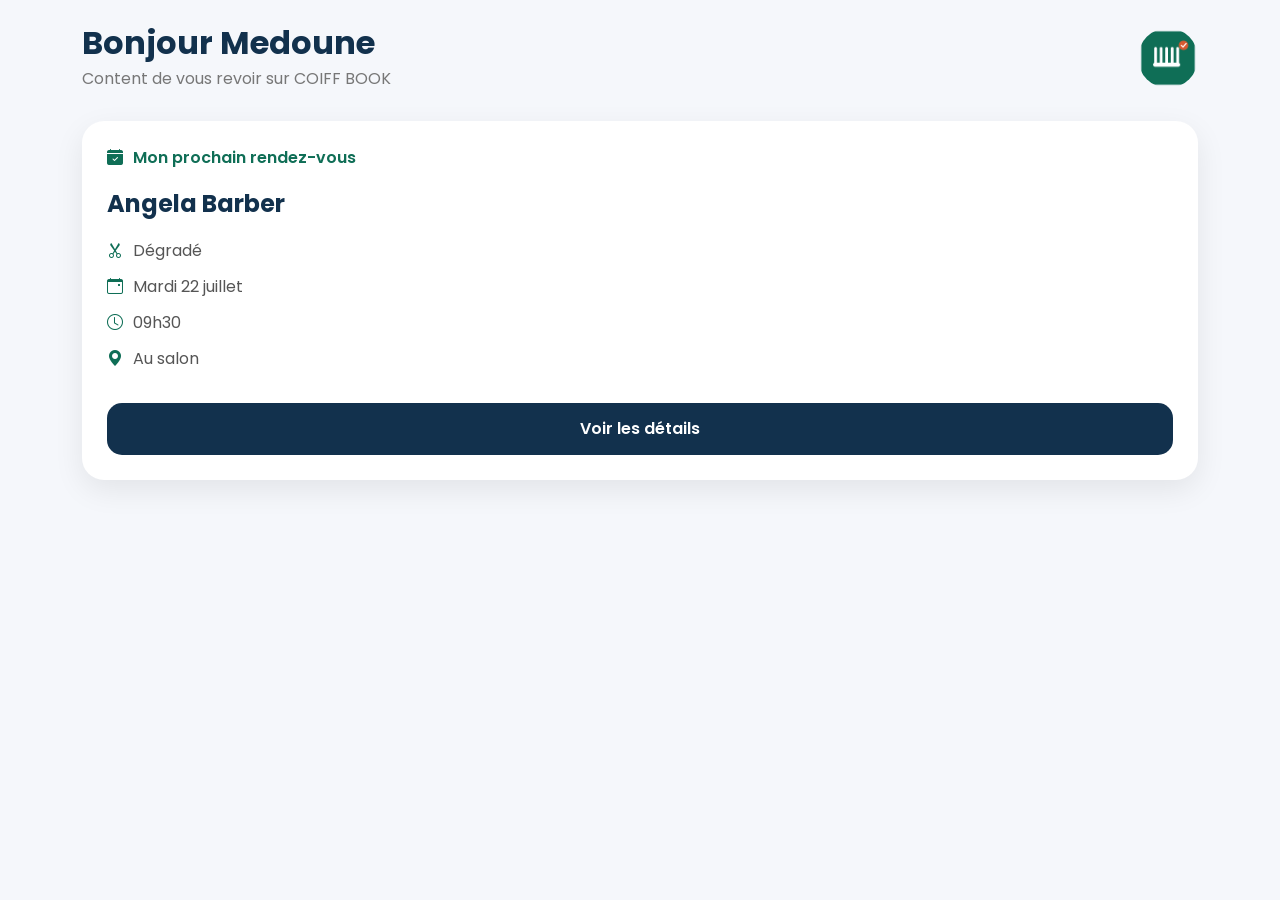
==== dashboard.html @ abb132d9 "refaire le style de l'interface utilisateur" ====
<!doctype html>
<html lang="fr">
  <head>
    <meta charset="UTF-8" />

    <meta name="viewport" content="width=device-width, initial-scale=1.0" />

    <title>Dashboard Client</title>

    <link rel="icon" href="images/logo3.png" />

    <link
      href="https://cdn.jsdelivr.net/npm/bootstrap@5.3.3/dist/css/bootstrap.min.css"
      rel="stylesheet"
    />

    <link
      rel="stylesheet"
      href="https://cdn.jsdelivr.net/npm/bootstrap-icons@1.11.3/font/bootstrap-icons.min.css"
    />

    <link
      href="https://fonts.googleapis.com/css2?family=Poppins:wght@300;400;500;600;700&display=swap"
      rel="stylesheet"
    />

    <link rel="stylesheet" href="css/style.css" />
  </head>

  <body class="dashboard-body">
    <div class="container py-4">
      <!-- Bienvenue -->

      <div class="dashboard-header">
        <div>
          <h2>Bonjour Medoune</h2>

          <p>Content de vous revoir sur COIFF BOOK</p>
        </div>

        <img src="images/logo3.png" alt="Logo" />
      </div>

      <!-- Prochain rendez-vous -->

      <div class="dashboard-card">
        <div class="dashboard-card-header">
          <i class="bi bi-calendar-check-fill"></i>

          <span>Mon prochain rendez-vous</span>
        </div>

        <h4>Angela Barber</h4>

        <p>
          <i class="bi bi-scissors"></i>

          Dégradé
        </p>

        <p>
          <i class="bi bi-calendar-event"></i>

          Mardi 22 juillet
        </p>

        <p>
          <i class="bi bi-clock"></i>

          09h30
        </p>

        <p>
          <i class="bi bi-geo-alt-fill"></i>

          Au salon
        </p>

        <button class="btn-dashboard">Voir les détails</button>
      </div>
    </div>

    <script src="js/dashboard.js"></script>
  </body>
</html>
---- css/style.css ----
:root {
  --bs-primary: #0F6E56;
  --bs-primary-rgb: 15, 110, 86;
}


.btn-primary {
  background-color: #0F6E56;
  border-color: #0F6E56;
}


.btn-primary:hover {
  background-color: #0c5a47;
  border-color: #0c5a47;
}


.btn-primary:focus,
.btn-primary:active {
  background-color: #0c5a47;
  border-color: #0c5a47;
}


body {
  font-family: "Poppins", sans-serif;
}

/* Images des réalisations */
#realisations {
  display: flex;
  gap: 8px;
  flex-wrap: nowrap;
  justify-content: center;
  margin: 1rem 0;
}


/* Les 2 enfants directs (img + .photo-plus) se partagent l'espace à parts égales,
   ce qui les garde toujours côte à côte, même sur petit écran */
#realisations > img,
#realisations > .photo-plus {
  flex: 1 1 0;
  max-width: 150px;
  min-width: 0;
}


#realisations img {
  display: block;
  width: 100%;
  aspect-ratio: 1 / 1;
  height: auto;
  border: 1px solid var(--bs-border-color, #ddd);
  border-radius: 8px;
  object-fit: cover;
}


/* Style des cartes */
.card {
  border: none;
  border-radius: 15px;
  box-shadow: 0 5px 15px rgba(0, 0, 0, 0.08);
  transition: transform 0.3s ease, box-shadow 0.3s ease;
}


.card:hover {
  transform: translateY(-5px);
  box-shadow: 0 10px 25px rgba(0, 0, 0, 0.12);
}


/* Couleur des titres */
h1,
h2,
h3,
h4,
h5,
h6 {
  color: #12314D;
  font-weight: 600;
}

@media (max-width: 767px) {
  .card-title {
    font-size: 1.1rem;
    word-wrap: break-word;
  }

  .card.h-100 {
    padding: 0.75rem !important;
  }

  .card img.rounded-circle {
    width: 90px !important;
    height: 90px !important;
  }

  .card-text {
    font-size: 0.85rem;
  }
}
/* Conteneur de la deuxième photo avec le +X */
.photo-plus {
  position: relative;
  cursor: pointer; /* curseur pointeur pour montrer que c'est cliquable */
}


/* Le +X placé au-dessus de l'image */
.photo-plus span {
  position: absolute;
  top: 0;
  left: 0;

  width: 100%;
  height: 100%;

  display: flex;
  justify-content: center;
  align-items: center;

  background-color: rgba(0, 0, 0, 0.5);

  color: white;
  font-size: 30px;
  font-weight: 600;

  border-radius: 10px;
  cursor: pointer;
}


/* Images de la modale (galerie complète) : dimensions fixées à l'avance
   pour éviter que la page "saute"/clignote pendant le chargement des images */
#galerie-complete img {
  width: 150px;
  height: 150px;
  object-fit: cover;
  border-radius: 8px;
}


   /* Bloc Horaires */

.bloc-infos {
  margin-top: 20px;
  background: #fff;
  border-radius: 15px;
  box-shadow: 0 4px 12px rgba(0, 0, 0, 0.08);
  overflow: hidden;
}

.entete-bloc {
  display: flex;
  justify-content: space-between;
  align-items: center;
  padding: 18px 20px;
  cursor: pointer;
  transition: 0.3s ease;
}

.entete-bloc:hover {
  background-color: rgba(15, 110, 86, 0.08);
}

.entete-bloc span {
  font-size: 18px;
  font-weight: 600;
  color: #12314D;
}

.entete-bloc i {
  font-size: 20px;
  color: #0F6E56;
  transition: 0.3s;
}

.entete-bloc span i {
    margin-right: 10px;
    color: #0F6E56;
}

#planning {
    
  padding: 20px;
  border-top: 1px solid #ececec;
}


/* ===========================================
   CARTES COIFFEURS - UI REDESIGN
=========================================== */

.carte-coiffeur {
    border-radius: 20px;
    overflow: hidden;
    background: #fff;
    transition: .35s;
    box-shadow: 0 8px 25px rgba(0,0,0,.08);
    height: 100%;
}

.carte-coiffeur:hover{
    transform: translateY(-8px);
    box-shadow: 0 18px 40px rgba(0,0,0,.15);
}

.photo-coiffeur{
    width:100%;
    height:240px;
    object-fit:cover;
}

.carte-coiffeur .card-body{
    padding:22px;
}

.note{
    color:#f5b301;
    font-weight:600;
}

.note i{
    margin-right:4px;
}

.disponible{
    color:#0F6E56;
    font-size:.9rem;
    font-weight:600;
}

.disponible i{
    font-size:8px;
    margin-right:5px;
}

.nom-coiffeur{
    color:#12314D;
    font-size:1.45rem;
    font-weight:700;
    margin-top:10px;
    margin-bottom:5px;
}

.specialite{
    color:#666;
    font-size:1rem;
    margin-bottom:18px;
}

.info{
    color:#555;
    margin-bottom:8px;
}

.info i{
    color:#0F6E56;
    margin-right:8px;
}

.prix{
    background:#F5F8FA;
    border-radius:12px;
    padding:12px;
    margin:22px 0;
    text-align:center;
    color:#666;
}

.prix strong{
    display:block;
    color:#12314D;
    font-size:1.2rem;
    margin-top:4px;
}

.btn-profil{
    background:#0F6E56;
    color:white;
    border-radius:12px;
    padding:12px;
    font-weight:600;
    transition:.3s;
}

.btn-profil:hover{
    background:#0c5a47;
    color:white;
}

.btn-profil i{
    margin-left:8px;
}


        /* NAVBAR */


.navbar-coiffbook{
    background:#ffffff;
    position:sticky;
    top:0;
    z-index:1000;
    box-shadow:0 2px 15px rgba(0,0,0,.08);
}

.navbar-coiffbook .container{
    display:flex;
    justify-content:space-between;
    align-items:center;
    padding:18px 0;
}

.logo-zone{
    display:flex;
    align-items:center;
    gap:12px;
}

.logo-zone img{
    width:55px;
}

.logo-zone h2{
    margin:0;
    color:#12314D;
    font-size:28px;
    font-weight:700;
}

.menu{
    display:flex;
    gap:35px;
}

.menu a{
    text-decoration:none;
    color:#12314D;
    font-weight:500;
    transition:.3s;
}

.menu a:hover{
    color:#0F6E56;
}

.menu .active{
    color:#0F6E56;
}


            /* HERO */


.hero{

    background:linear-gradient(
        180deg,
        #F8FCFB 0%,
        #EDF8F5 100%
    );

    padding:90px 0;

    text-align:center;

}

.badge-hero{

    display:inline-block;

    background:#E5F5F1;

    color:#0F6E56;

    padding:10px 20px;

    border-radius:50px;

    font-weight:600;

    margin-bottom:25px;

}

.hero h1{

    color:#12314D;

    font-size:52px;

    font-weight:700;

    margin-bottom:20px;

}

.hero p{

    color:#6c757d;

    font-size:19px;

    width:700px;

    max-width:90%;

    margin:auto;

    margin-bottom:45px;

}


      /* BARRE DE RECHERCHE */


.recherche-container{

    margin:auto;

    margin-top:45px;

    max-width:850px;

    display:flex;

    gap:18px;

}

.input-recherche{

    flex:1;

    display:flex;

    align-items:center;

    background:#fff;

    border-radius:60px;

    padding:0 22px;

    box-shadow:0 10px 25px rgba(0,0,0,.08);

    transition:.3s;

}

.input-recherche:focus-within{

    transform:translateY(-2px);

    box-shadow:0 15px 35px rgba(15,110,86,.18);

}

.input-recherche i{

    color:#0F6E56;

    font-size:22px;

    margin-right:15px;

}

.input-recherche input{

    width:100%;

    height:65px;

    border:none;

    outline:none;

    font-size:17px;

    background:transparent;

}

.btn-recherche{

    border:none;

    background:#0F6E56;

    color:white;

    border-radius:60px;

    padding:0 38px;

    font-size:17px;

    font-weight:600;

    transition:.3s;

    box-shadow:0 10px 25px rgba(15,110,86,.25);

}

.btn-recherche:hover{

    background:#12314D;

    transform:translateY(-2px);

}

/* pour le champ de recherche sur mobile et sur pc */

@media (max-width:768px){

    .recherche-container{

        flex-direction:column;

    }

    .input-recherche{

        width:100%;

    }

    .btn-recherche{

        width:100%;

        height:58px;

    }

}

/*pour reduire le texte ecrit en dur sur la page d'accueil trouver votre coiffeur  */
@media (max-width:768px){

    .hero{

        padding:55px 20px;

    }

    .hero h1{

        font-size:34px;

        line-height:1.2;

    }

    .hero p{

        font-size:16px;

        width:100%;

        margin-top:18px;

    }

    .recherche-container{

        flex-direction:column;

        gap:15px;

    }

    .btn-recherche{

        width:100%;

        height:58px;

    }

}

/* ===========================
        MENU MOBILE
=========================== */

.btn-menu-mobile{

    border:none;

    background:transparent;

    color:#12314D;

    font-size:34px;

    padding:0;
    margin-left:10px;

}

.btn-menu-mobile:focus{

    box-shadow:none;

}

.offcanvas{

    width:280px !important;

    border-top-right-radius:25px;

    border-bottom-right-radius:25px;

}

.offcanvas-header{

    background:#12314D;

    color:white;

    padding:22px;

}

.offcanvas-title{

    display:flex;

    align-items:center;

    gap:12px;

    font-size:22px;

    font-weight:700;

}

.offcanvas-title img{

    width:42px;

}

.offcanvas-body{

    padding:0;

    background:#F8FCFB;

}

.lien-menu{

    display:flex;

    align-items:center;

    gap:18px;

    text-decoration:none;

    color:#12314D;

    font-size:18px;

    font-weight:500;

    padding:20px 25px;

    transition:.3s;

}

.lien-menu i{

    color:#0F6E56;

    font-size:22px;

}

.lien-menu:hover{

    background:#E5F5F1;

    color:#0F6E56;

}

@media(min-width:992px){

    .btn-menu-mobile{

        display:none;
        

    }

}

/* la taille du logo de l'appli su rla page d'accuel */
.logo-zone img{

    width:46px;
    height:46px;
     object-fit:contain;

}
     
.navbar-coiffbook{

    min-height:70px;

}

/* le bouton de notification */
.actions-navbar{

    margin-right:10px;

}

.btn-menu-mobile,
.btn-notification{

    width:44px;
    height:44px;

    border:none;

    border-radius:12px;

    background:#F5F7FA;

    display:flex;

    align-items:center;

    justify-content:center;

    color:#12314D;

    transition:.3s;

}

.btn-menu-mobile:hover,
.btn-notification:hover{

    background:#E6F4F0;

}

/*======================================================
            CARTES PREMIUM COIFF BOOK
======================================================*/

.carte-coiffeur{

    border:none;

    border-radius:22px;

    overflow:hidden;

    background:white;

    box-shadow:0 10px 30px rgba(0,0,0,.08);

    transition:.35s;

}

.carte-coiffeur:hover{

    transform:translateY(-8px);

    box-shadow:0 18px 40px rgba(0,0,0,.12);

}

/*================ PHOTO =================*/

.photo-container{

    position:relative;

}

.photo-coiffeur{

    width:100%;

    height:230px;

    object-fit:cover;

}

/*================ FAVORI =================*/

.btn-favori{

    position:absolute;

    top:15px;

    right:15px;

    width:42px;

    height:42px;

    border:none;

    border-radius:50%;

    background:white;

    color:#12314D;

    box-shadow:0 5px 18px rgba(0,0,0,.15);

    transition:.3s;

}

.btn-favori:hover{

    background:#0F6E56;

    color:white;

}

/*================ BADGES =================*/

.ligne-badges{

    display:flex;

    justify-content:space-between;

    align-items:center;

    margin-bottom:15px;

}

.badge-note{

    background:#FFF3D6;

    color:#B7791F;

    padding:7px 14px;

    border-radius:30px;

    font-weight:600;

}

.badge-dispo{

    background:#E7F8F2;

    color:#0F6E56;

    padding:7px 14px;

    border-radius:30px;

    font-weight:600;

}

/*================ TITRES =================*/

.nom-coiffeur{

    font-size:24px;

    font-weight:700;

    color:#12314D;

    margin-bottom:6px;

}

.specialite{

    color:#0F6E56;

    font-weight:600;

    margin-bottom:15px;

}

.info{

    color:#6B7280;

    margin-bottom:10px;

}

.info i{

    color:#0F6E56;

    margin-right:8px;

}

/*================ PRIX =================*/

.bloc-prix{

    margin-top:20px;

    margin-bottom:22px;

}

.bloc-prix small{

    color:#888;

}

.bloc-prix h3{

    color:#0F6E56;

    font-size:28px;

    font-weight:700;

}

/*================ BOUTON =================*/

.btn-profil{

    width:100%;

    border-radius:15px;

    background:#12314D;

    color:white;

    padding:14px;

    font-weight:600;

    transition:.3s;

}

.btn-profil:hover{

    background:#0F6E56;

    color:white;

}


            /* SIDEBAR PREMIUM COIFF BOOK */


.profil-sidebar{

    text-align:center;

    padding:35px 20px;

    background:linear-gradient(135deg,#12314D,#0F6E56);

    color:white;

}

.profil-sidebar img{

    width:70px;

    height:70px;

    object-fit:contain;

    margin-bottom:15px;

}

.profil-sidebar h4{

    font-weight:700;

    margin-bottom:6px;

}

.profil-sidebar p{

    opacity:.9;

    font-size:14px;

}

.menu-sidebar{

    padding:20px 15px;

}

.item-menu{

    display:flex;

    align-items:center;

    gap:16px;

    text-decoration:none;

    color:#12314D;

    padding:16px 18px;

    border-radius:15px;

    margin-bottom:10px;

    font-weight:600;

    transition:.25s;

}

.item-menu i{

    font-size:20px;

    color:#0F6E56;

}

.item-menu:hover{

    background:#E8F5F1;

}

.item-menu.actif{

    background:#12314D;

    color:white;

}

.item-menu.actif i{

    color:white;

}

.sidebar-footer{

    text-align:center;

    color:#999;

    padding:25px;

    font-size:13px;

}

/*======================================================
                BANNIÈRE DU PROFIL
======================================================*/

.banniere-profil{

    height:220px;

    border-radius:25px;

    overflow:hidden;

    margin-bottom:70px;

}

.image-banniere{

    width:100%;

    height:100%;

    object-fit:cover;

}

/*======================*/

.entete-profil{

    margin-top:-90px;

    position:relative;

    z-index:5;

}

/*======================*/

#identite img{

    width:140px;

    height:140px;

    object-fit:cover;

    border-radius:50%;

    border:6px solid white;

    box-shadow:0 10px 30px rgba(0,0,0,.15);

}

/*======================*/

.actions-profil{

    margin-top:30px;

}

.btn-reserver{

    display:block;

    width:100%;

    padding:16px;

    border-radius:18px;

    text-decoration:none;

    background:#0F6E56;

    color:white;

    text-align:center;

    font-weight:600;

}

.btn-reserver:hover{

    color:white;

    background:#0B5C48;

}

/*======================*/

.actions-secondaires{

    display:flex;

    gap:15px;

    margin-top:15px;

}

.btn-secondaire{

    flex:1;

    border:none;

    border-radius:16px;

    padding:14px;

    background:#F3F8F7;

    color:#12314D;

    font-weight:600;

}

.btn-secondaire i{

    color:#0F6E56;

    margin-right:8px;

}

/*=============================================
            IDENTITÉ PREMIUM
=============================================*/

.identite-premium{

    text-align:center;

    margin-top:15px;

}

.identite-premium .nom-coiffeur{

    color:#12314D;

    font-size:32px;

    font-weight:700;

    margin-bottom:10px;

}

.note-premium{

    display:inline-flex;

    align-items:center;

    gap:8px;

    padding:8px 18px;

    border-radius:30px;

    background:#FFF3D6;

    color:#C98A00;

    font-weight:700;

    margin-bottom:18px;

}

.info-premium{

    display:flex;

    justify-content:center;

    gap:30px;

    flex-wrap:wrap;

}

.info-domicile {
  display: flex;
  justify-content: center;
  gap: 30px;
  flex-wrap: wrap;
  margin: 20px 0;
}

.info-domicile span {
  color: #666;
  font-weight: 600;
}

.info-domicile i {
  color: #0F6E56;
  margin-right: 8px;
}

.info-premium span{

    color:#666;

    font-weight:600;

}

.info-premium i{

    color:#0F6E56;

    margin-right:8px;

}

/*======================================================
                PRESTATIONS PREMIUM
======================================================*/

.titre-section{

    color:#12314D;

    font-size:28px;

    font-weight:700;

    margin-top:45px;

    margin-bottom:25px;

}

.titre-section i{

    color:#0F6E56;

    margin-right:10px;

}

/*==============================*/

.carte-prestation{

    display:flex;

    align-items:center;

    justify-content:space-between;

    gap:20px;

    background:white;

    border-radius:20px;

    padding:20px;

    margin-bottom:18px;

    box-shadow:0 10px 25px rgba(0,0,0,.08);

}

/*==============================*/

.icone-prestation{

    width:65px;

    height:65px;

    border-radius:18px;

    background:#E8F5F1;

    display:flex;

    justify-content:center;

    align-items:center;

    font-size:28px;

    color:#0F6E56;

}

/*==============================*/

.contenu-prestation{

    flex:1;

}

.contenu-prestation h5{

    color:#12314D;

    font-weight:700;

    margin-bottom:6px;

}

.contenu-prestation span{

    color:#888;

    font-size:14px;

}

.contenu-prestation h4{

    color:#0F6E56;

    margin-top:6px;

    font-weight:700;

}

/*==============================*/

.btn-reserver-prestation{

    text-decoration: none;
    display: inline-block;
    white-space: nowrap;
    flex-shrink: 0;
    border:none;

    background:#12314D;

    color:white;

    border-radius:14px;

    padding:12px 20px;

    font-weight:600;

    transition:.3s;

}

.btn-reserver-prestation:hover{

    background:#0F6E56;

}

/*==========================================
            Planning Premium
==========================================*/

.planning-premium{

    display:flex;

    flex-direction:column;

    gap:14px;

    margin-top:20px;

}

.jour-card{

    display:flex;

    justify-content:space-between;

    align-items:center;

    background:white;

    border-radius:18px;

    padding:18px;

    box-shadow:0 8px 18px rgba(0,0,0,.08);

}

.jour-card strong{

    color:#12314D;

    text-transform:capitalize;

}

.jour-card span{

    color:#0F6E56;

    font-weight:600;

}

.jour-card.ferme{

    opacity:.65;

}

.jour-card.ferme span{

    color:#dc3545;

}

/*==========================================
        Réservation Premium
==========================================*/

.choix-lieu{

    display:flex;

    gap:18px;

    margin-bottom:30px;

}

.carte-lieu{

    flex:1;

    background:white;

    border-radius:18px;

    padding:20px;

    text-align:center;

    cursor:pointer;

    box-shadow:0 8px 20px rgba(0,0,0,.08);

    transition:.3s;

}

.carte-lieu:hover{

    transform:translateY(-4px);

}

.carte-lieu input{

    display:none;

}

.carte-lieu i{

    font-size:28px;

    color:#0F6E56;

    display:block;

    margin-bottom:10px;

}

.carte-lieu span{

    font-weight:600;

    color:#12314D;

}

.champ-rdv{

    border-radius:15px;

    height:55px;

}

.btn-confirmer-rdv{

    width:100%;

    border:none;

    border-radius:16px;

    background:#12314D;

    color:white;

    padding:16px;

    font-size:18px;

    font-weight:600;

    transition:.3s;

}

.btn-confirmer-rdv:hover{

    background:#0F6E56;

}

/*==========================================
        Confirmation réservation
==========================================*/

.carte-confirmation{

    background:#fff;

    border-radius:22px;

    padding:25px;

    margin-top:30px;

    box-shadow:0 10px 30px rgba(0,0,0,.08);

}

.confirmation-header{

    text-align:center;

    margin-bottom:25px;

}

.confirmation-header i{

    font-size:55px;

    color:#0F6E56;

}

.confirmation-header h3{

    margin-top:10px;

    color:#12314D;

    font-weight:700;

}

.confirmation-header p{

    color:#666;

}

.ligne-confirmation{

    display:flex;

    justify-content:space-between;

    align-items:center;

    padding:14px 0;

    border-bottom:1px solid #ececec;

}

.ligne-confirmation span{

    color:#666;

}

.ligne-confirmation strong{

    color:#12314D;

}

.total{

    border-bottom:none;

    margin-top:15px;

    font-size:20px;

}

.total strong{

    color:#0F6E56;

}

/* Style pour les avis */
.entete-avis {
  display: flex;
  justify-content: center;
  gap: 20px;
  margin-bottom: 20px;
  font-weight: 600;
  color: #12314D;
}

.carte-avis {
  border: 1px solid #ececec;
  border-radius: 10px;
  padding: 15px;
  margin-bottom: 12px;
}

.etoiles-avis {
  color: #f5a623;
  margin-bottom: 8px;
}

.commentaire-avis {
  color: #444;
  margin-bottom: 6px;
}

.auteur-avis {
  color: #888;
  font-size: 0.9rem;
  font-style: italic;
  margin: 0;
}

/* Style du bouton pour la localisaton  */
.carte-localisation {
  background-color: #f8f9fa;
  border-radius: 10px;
  padding: 15px;
  text-align: center;
}

.carte-localisation p {
  color: #12314D;
  font-weight: 600;
  margin-bottom: 12px;
}

.carte-localisation i {
  color: #0F6E56;
  margin-right: 6px;
}

.btn-secondaire {
  text-decoration: none;
  /* ... le reste de tes styles existants ... */
}


/*==========================================
            DASHBOARD CLIENT
==========================================*/

.dashboard-body{

    background:#f5f7fb;

    font-family:'Poppins',sans-serif;

}

.dashboard-header{

    display:flex;

    justify-content:space-between;

    align-items:center;

    margin-bottom:30px;

}

.dashboard-header h2{

    color:#12314D;

    font-weight:700;

    margin-bottom:5px;

}

.dashboard-header p{

    color:#777;

    margin:0;

}

.dashboard-header img{

    width:60px;

    height:60px;

    border-radius:50%;

    object-fit:cover;

}

.dashboard-card{

    background:white;

    border-radius:22px;

    padding:25px;

    box-shadow:0 10px 30px rgba(0,0,0,.08);

}

.dashboard-card-header{

    display:flex;

    align-items:center;

    gap:10px;

    color:#0F6E56;

    font-weight:600;

    margin-bottom:20px;

}

.dashboard-card h4{

    color:#12314D;

    font-weight:700;

    margin-bottom:20px;

}

.dashboard-card p{

    display:flex;

    align-items:center;

    gap:10px;

    color:#555;

    margin-bottom:12px;

}

.dashboard-card p i{

    color:#0F6E56;

}

.btn-dashboard{

    width:100%;

    margin-top:20px;

    border:none;

    border-radius:15px;

    background:#12314D;

    color:white;

    padding:14px;

    font-weight:600;

    transition:.3s;

}

.btn-dashboard:hover{

    background:#0F6E56;

}
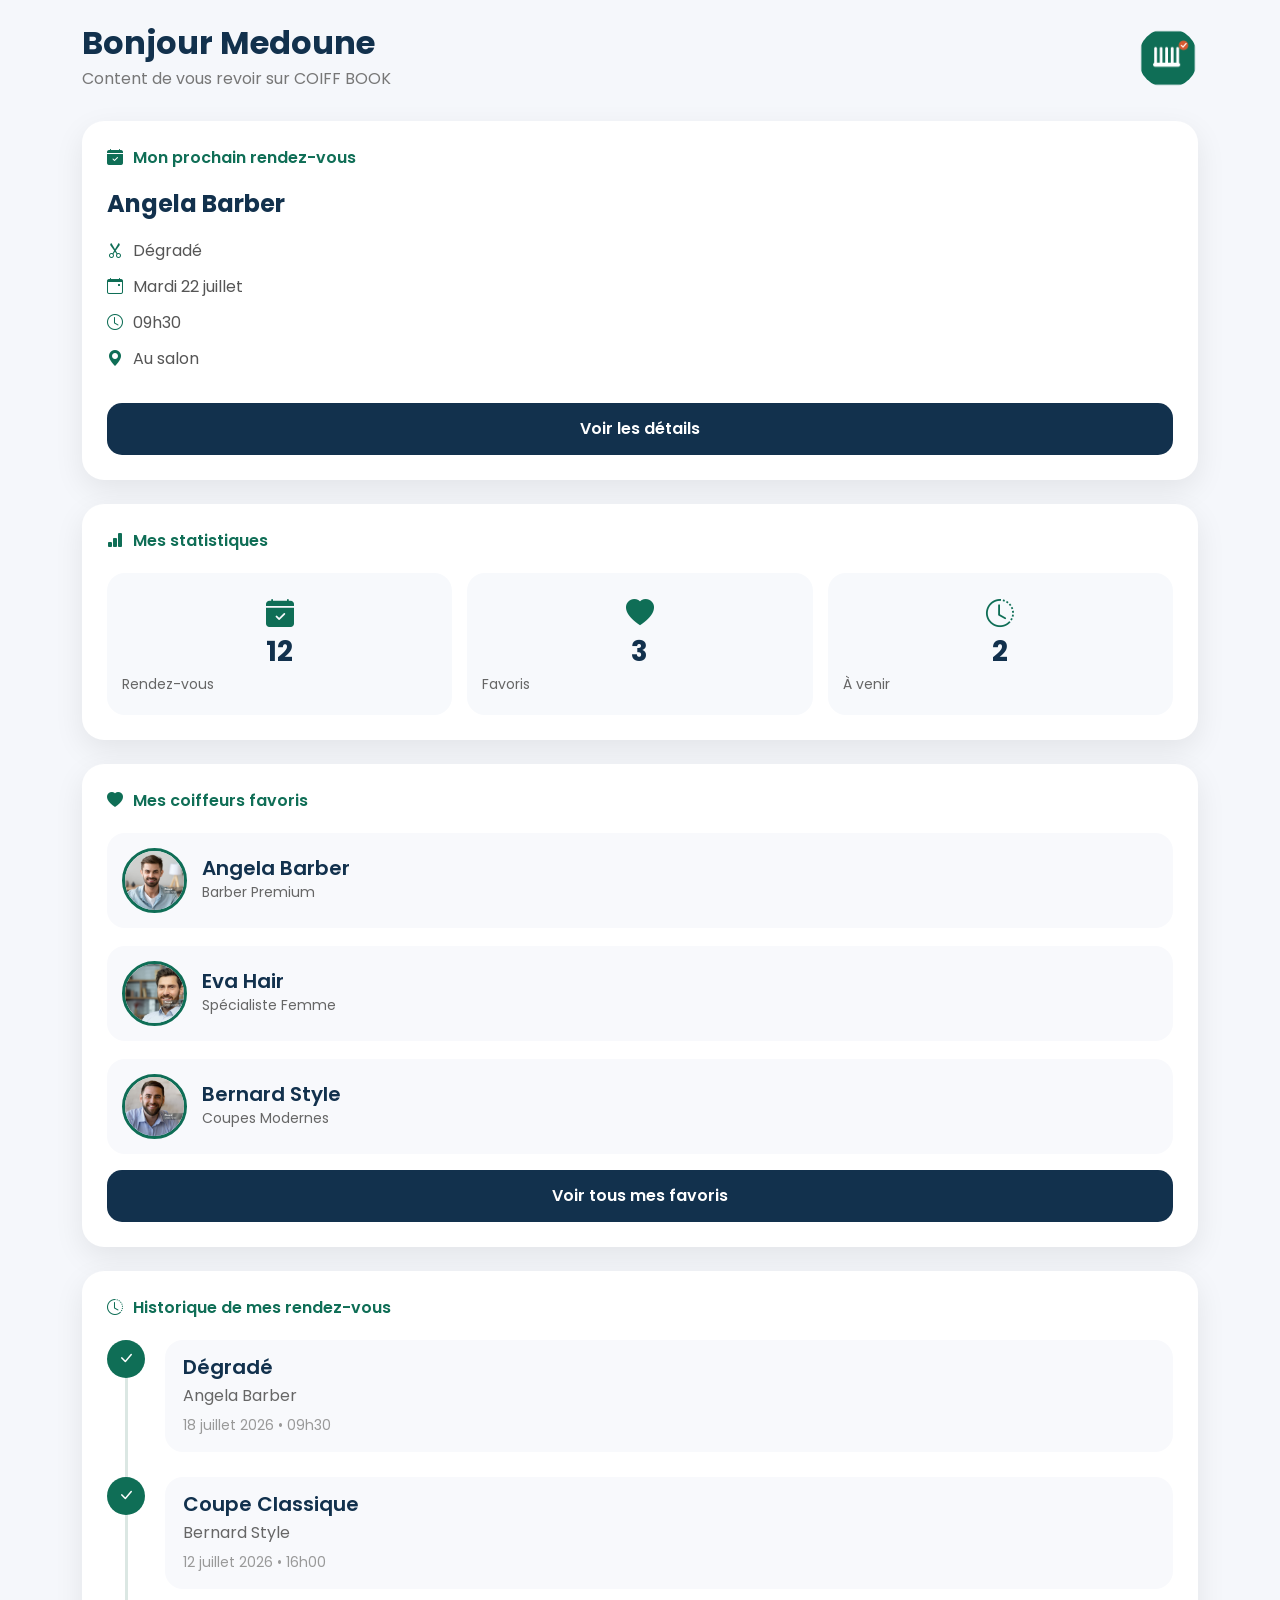
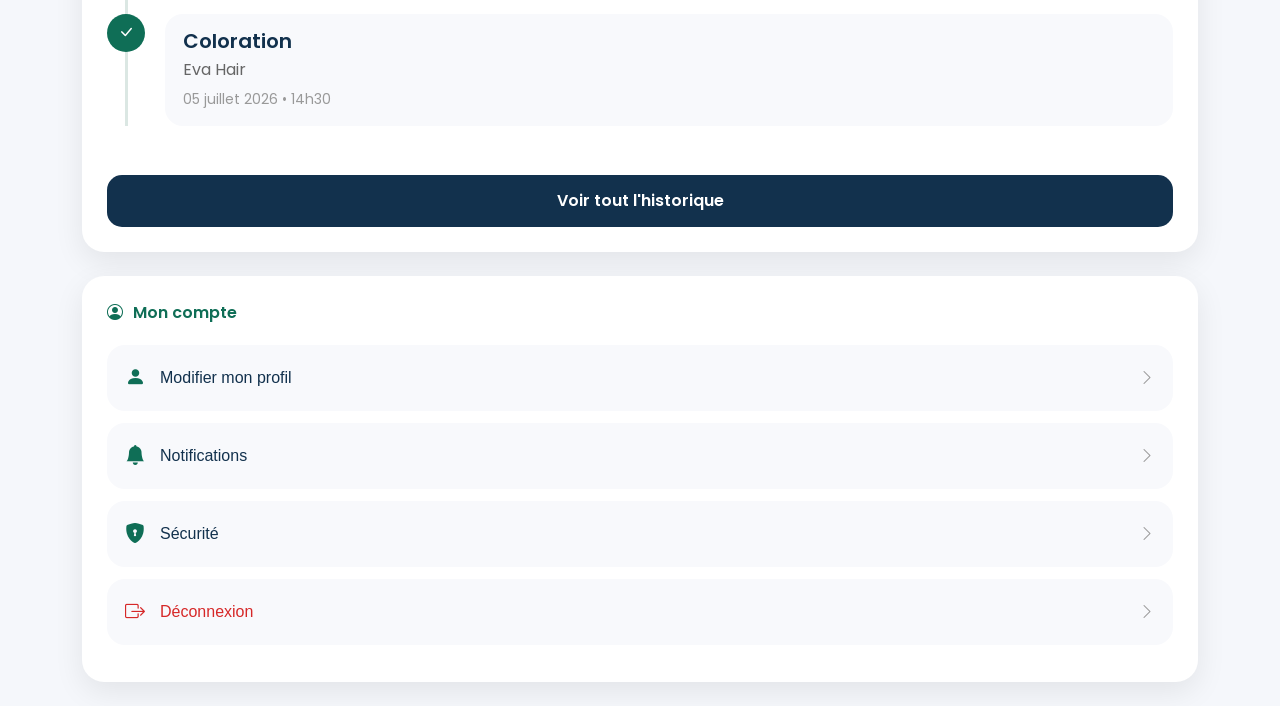
==== commit bc677dba: "je viens de finir toutes les partie du dashboard client à savoir les statistiques , les favoris,l'hi" ====
--- a/dashboard.html
+++ b/dashboard.html
@@ -78,6 +78,194 @@
 
         <button class="btn-dashboard">Voir les détails</button>
       </div>
+
+      <!--=====================================
+        Statistiques
+======================================-->
+
+      <div class="dashboard-card mt-4">
+        <div class="dashboard-card-header">
+          <i class="bi bi-bar-chart-fill"></i>
+
+          <span>Mes statistiques</span>
+        </div>
+
+        <div class="stats-grid">
+          <div class="stat-item">
+            <i class="bi bi-calendar-check-fill"></i>
+
+            <h3>12</h3>
+
+            <p>Rendez-vous</p>
+          </div>
+
+          <div class="stat-item">
+            <i class="bi bi-heart-fill"></i>
+
+            <h3>3</h3>
+
+            <p>Favoris</p>
+          </div>
+
+          <div class="stat-item">
+            <i class="bi bi-clock-history"></i>
+
+            <h3>2</h3>
+
+            <p>À venir</p>
+          </div>
+        </div>
+      </div>
+
+      <!--=====================================
+        Mes favoris
+======================================-->
+
+      <div class="dashboard-card mt-4">
+        <div class="dashboard-card-header">
+          <i class="bi bi-heart-fill"></i>
+
+          <span>Mes coiffeurs favoris</span>
+        </div>
+
+        <div class="favoris-container">
+          <div class="favori">
+            <img src="images/angela.jpg" alt="Angela" />
+
+            <div>
+              <h5>Angela Barber</h5>
+
+              <small>Barber Premium</small>
+            </div>
+          </div>
+
+          <div class="favori">
+            <img src="images/eva.jpg" alt="Eva" />
+
+            <div>
+              <h5>Eva Hair</h5>
+
+              <small>Spécialiste Femme</small>
+            </div>
+          </div>
+
+          <div class="favori">
+            <img src="images/bernard.jpg" alt="Bernard" />
+
+            <div>
+              <h5>Bernard Style</h5>
+
+              <small>Coupes Modernes</small>
+            </div>
+          </div>
+        </div>
+
+        <button class="btn-dashboard mt-3">Voir tous mes favoris</button>
+      </div>
+
+      <!--=====================================
+        Historique
+======================================-->
+
+      <div class="dashboard-card mt-4">
+        <div class="dashboard-card-header">
+          <i class="bi bi-clock-history"></i>
+
+          <span>Historique de mes rendez-vous</span>
+        </div>
+
+        <div class="timeline">
+          <div class="timeline-item">
+            <div class="timeline-icon">
+              <i class="bi bi-check-lg"></i>
+            </div>
+
+            <div class="timeline-content">
+              <h5>Dégradé</h5>
+
+              <p>Angela Barber</p>
+
+              <small>18 juillet 2026 • 09h30</small>
+            </div>
+          </div>
+
+          <div class="timeline-item">
+            <div class="timeline-icon">
+              <i class="bi bi-check-lg"></i>
+            </div>
+
+            <div class="timeline-content">
+              <h5>Coupe Classique</h5>
+
+              <p>Bernard Style</p>
+
+              <small>12 juillet 2026 • 16h00</small>
+            </div>
+          </div>
+
+          <div class="timeline-item">
+            <div class="timeline-icon">
+              <i class="bi bi-check-lg"></i>
+            </div>
+
+            <div class="timeline-content">
+              <h5>Coloration</h5>
+
+              <p>Eva Hair</p>
+
+              <small>05 juillet 2026 • 14h30</small>
+            </div>
+          </div>
+        </div>
+
+        <button class="btn-dashboard mt-4">Voir tout l'historique</button>
+      </div>
+
+      <!--=====================================
+        Mon compte
+======================================-->
+
+      <div class="dashboard-card mt-4">
+        <div class="dashboard-card-header">
+          <i class="bi bi-person-circle"></i>
+
+          <span>Mon compte</span>
+        </div>
+
+        <div class="compte-menu">
+          <a href="#" class="compte-item">
+            <i class="bi bi-person-fill"></i>
+
+            <span>Modifier mon profil</span>
+
+            <i class="bi bi-chevron-right"></i>
+          </a>
+
+          <a href="#" class="compte-item">
+            <i class="bi bi-bell-fill"></i>
+
+            <span>Notifications</span>
+
+            <i class="bi bi-chevron-right"></i>
+          </a>
+
+          <a href="#" class="compte-item">
+            <i class="bi bi-shield-lock-fill"></i>
+
+            <span>Sécurité</span>
+
+            <i class="bi bi-chevron-right"></i>
+          </a>
+
+          <a href="#" class="compte-item deconnexion">
+            <i class="bi bi-box-arrow-right"></i>
+
+            <span>Déconnexion</span>
+
+            <i class="bi bi-chevron-right"></i>
+          </a>
+        </div>
+      </div>
     </div>
 
     <script src="js/dashboard.js"></script>
--- a/css/style.css
+++ b/css/style.css
@@ -1914,4 +1914,350 @@
 
     background:#0F6E56;
 
+}
+
+/*==========================================
+            STATISTIQUES
+==========================================*/
+
+.stats-grid{
+
+    display:grid;
+
+    grid-template-columns:repeat(3,1fr);
+
+    gap:15px;
+
+    margin-top:20px;
+
+}
+
+.stat-item{
+
+    background:#f7f9fc;
+
+    border-radius:18px;
+
+    padding:20px 15px;
+
+    text-align:center;
+
+    transition:.3s;
+
+}
+
+.stat-item:hover{
+
+    transform:translateY(-5px);
+
+    box-shadow:0 8px 20px rgba(0,0,0,.08);
+
+}
+
+.stat-item i{
+
+    font-size:28px;
+
+    color:#0F6E56;
+
+    margin-bottom:12px;
+
+}
+
+.stat-item h3{
+
+    font-size:28px;
+
+    font-weight:700;
+
+    color:#12314D;
+
+    margin-bottom:5px;
+
+}
+
+.stat-item p{
+
+    margin:0;
+
+    color:#666;
+
+    font-size:14px;
+
+}
+
+@media(max-width:576px){
+
+.stats-grid{
+
+    grid-template-columns:1fr;
+
+}
+
+}
+
+/*==========================================
+            FAVORIS
+==========================================*/
+
+.favoris-container{
+
+    display:flex;
+
+    flex-direction:column;
+
+    gap:18px;
+
+    margin-top:20px;
+
+}
+
+.favori{
+
+    display:flex;
+
+    align-items:center;
+
+    gap:15px;
+
+    background:#f8f9fc;
+
+    padding:15px;
+
+    border-radius:18px;
+
+    transition:.3s;
+
+}
+
+.favori:hover{
+
+    transform:translateX(5px);
+
+    box-shadow:0 8px 20px rgba(0,0,0,.08);
+
+}
+
+.favori img{
+
+    width:65px;
+
+    height:65px;
+
+    border-radius:50%;
+
+    object-fit:cover;
+
+    border:3px solid #0F6E56;
+
+}
+
+.favori h5{
+
+    margin:0;
+
+    color:#12314D;
+
+    font-weight:600;
+
+}
+
+.favori small{
+
+    color:#666;
+
+}
+
+/*==========================================
+            HISTORIQUE
+==========================================*/
+
+.timeline{
+
+    position:relative;
+
+    margin-top:20px;
+
+}
+
+.timeline::before{
+
+    content:"";
+
+    position:absolute;
+
+    left:18px;
+
+    top:0;
+
+    bottom:0;
+
+    width:3px;
+
+    background:#dbe7e3;
+
+}
+
+.timeline-item{
+
+    display:flex;
+
+    align-items:flex-start;
+
+    gap:20px;
+
+    margin-bottom:25px;
+
+    position:relative;
+
+}
+
+.timeline-icon{
+
+    width:38px;
+
+    height:38px;
+
+    background:#0F6E56;
+
+    color:white;
+
+    border-radius:50%;
+
+    display:flex;
+
+    justify-content:center;
+
+    align-items:center;
+
+    z-index:2;
+
+    flex-shrink:0;
+
+}
+
+.timeline-content{
+
+    background:#f8f9fc;
+
+    border-radius:18px;
+
+    padding:15px 18px;
+
+    width:100%;
+
+    transition:.3s;
+
+}
+
+.timeline-content:hover{
+
+    transform:translateY(-3px);
+
+    box-shadow:0 8px 20px rgba(0,0,0,.08);
+
+}
+
+.timeline-content h5{
+
+    margin:0;
+
+    color:#12314D;
+
+    font-weight:600;
+
+}
+
+.timeline-content p{
+
+    margin:5px 0;
+
+    color:#666;
+
+}
+
+.timeline-content small{
+
+    color:#999;
+
+}
+
+/*==========================================
+            MON COMPTE
+==========================================*/
+
+.compte-menu{
+
+    margin-top:15px;
+
+}
+
+.compte-item{
+
+    display:flex;
+
+    align-items:center;
+
+    justify-content:space-between;
+
+    padding:18px;
+
+    margin-bottom:12px;
+
+    border-radius:18px;
+
+    background:#f8f9fc;
+
+    text-decoration:none;
+
+    color:#12314D;
+
+    transition:.3s;
+
+}
+
+.compte-item:hover{
+
+    background:white;
+
+    box-shadow:0 8px 20px rgba(0,0,0,.08);
+
+    transform:translateX(5px);
+
+}
+
+.compte-item span{
+
+    flex:1;
+
+    margin-left:15px;
+
+    font-weight:500;
+
+}
+
+.compte-item>i:first-child{
+
+    color:#0F6E56;
+
+    font-size:20px;
+
+}
+
+.compte-item>i:last-child{
+
+    color:#999;
+
+}
+
+.deconnexion{
+
+    color:#d62828;
+
+}
+
+.deconnexion>i:first-child{
+
+    color:#d62828;
+
 }
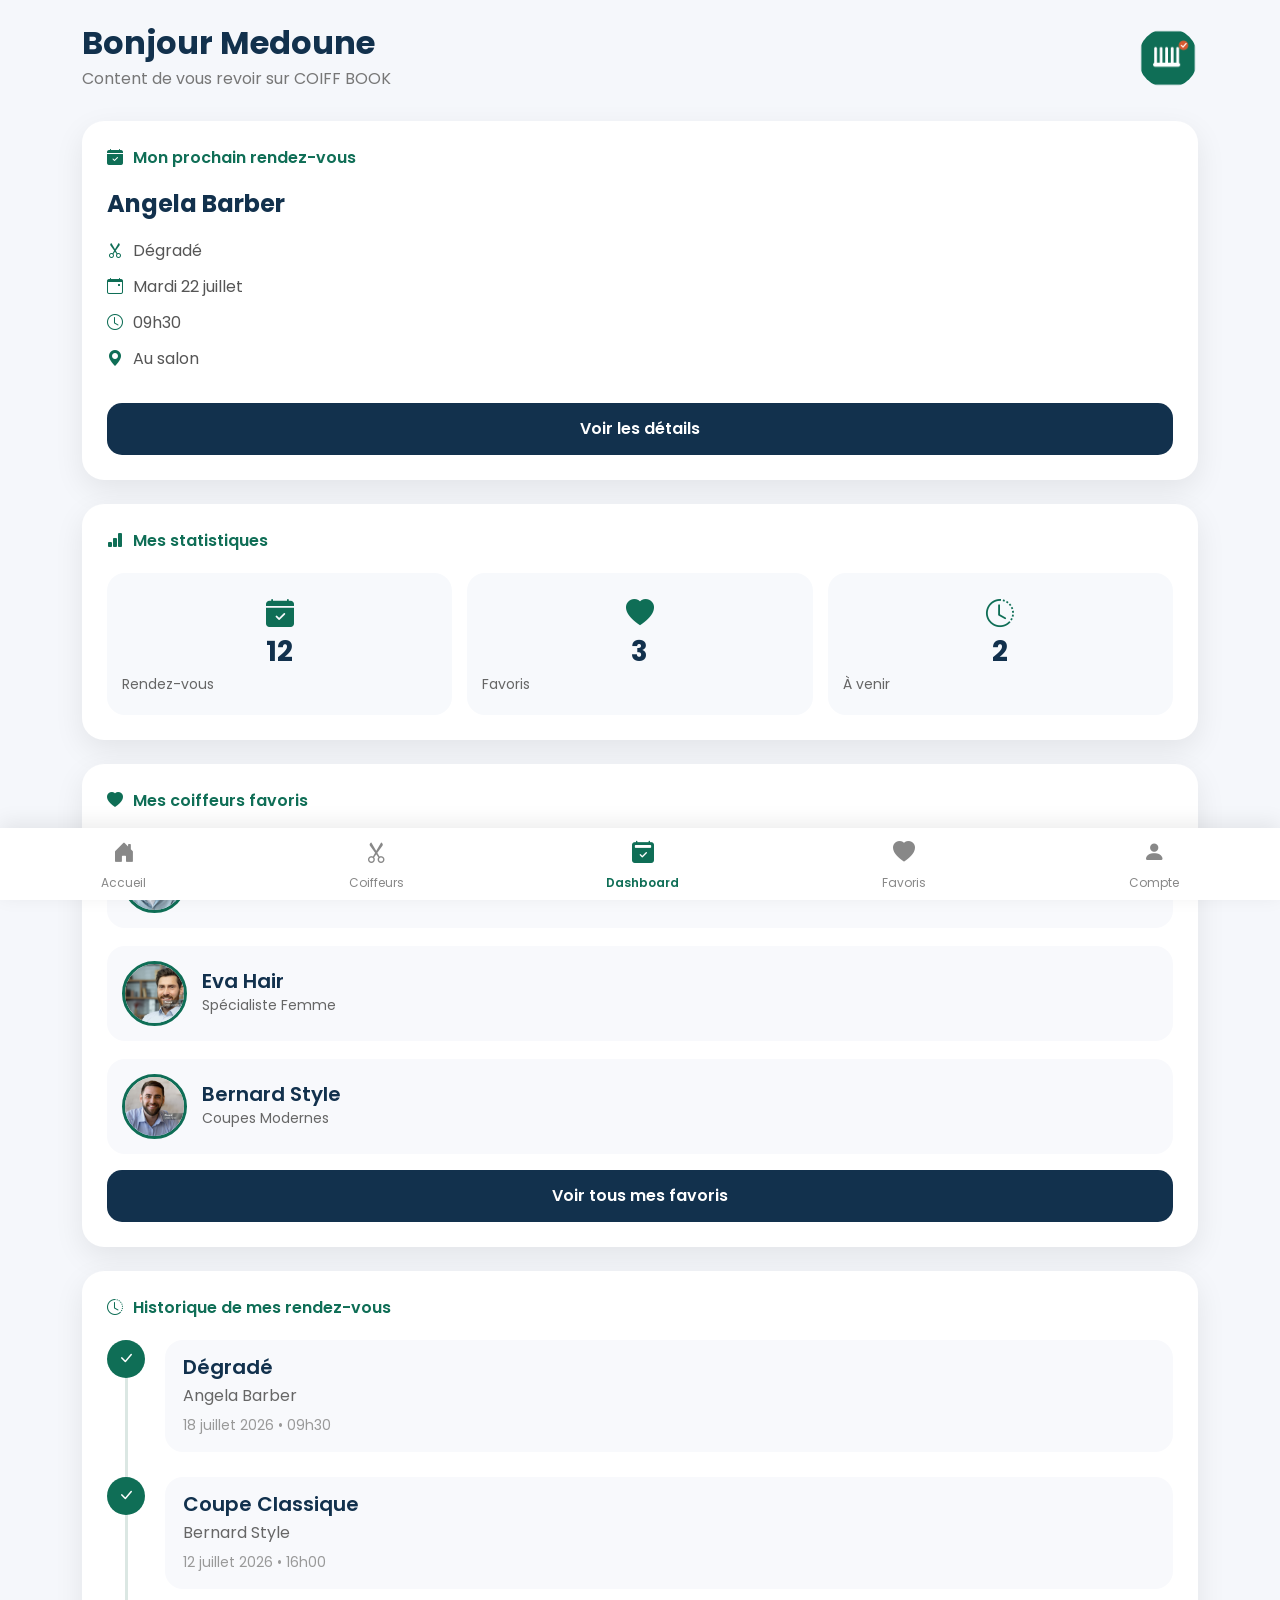
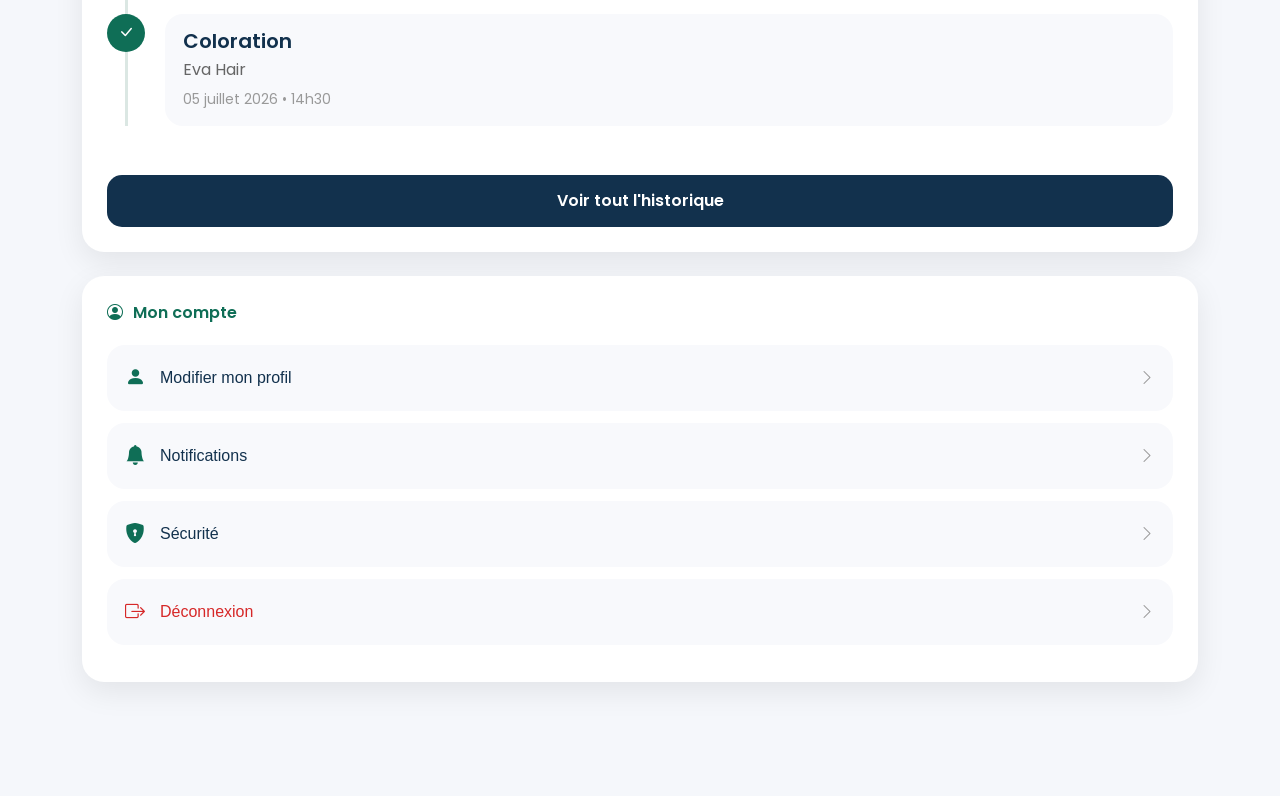
==== commit 633694dd: "je viens de faire une botom navigation sur les pages dashboard.html profil.html" ====
--- a/dashboard.html
+++ b/dashboard.html
@@ -268,6 +268,42 @@
       </div>
     </div>
 
+    <!--=====================================
+        Bottom Navigation
+======================================-->
+
+    <nav class="bottom-nav">
+      <a href="index.html" class="bottom-item">
+        <i class="bi bi-house-door-fill"></i>
+
+        <span>Accueil</span>
+      </a>
+
+      <a href="index.html#liste-coiffeurs" class="bottom-item">
+        <i class="bi bi-scissors"></i>
+
+        <span>Coiffeurs</span>
+      </a>
+
+      <a href="dashboard.html" class="bottom-item active">
+        <i class="bi bi-calendar2-check-fill"></i>
+
+        <span>Dashboard</span>
+      </a>
+
+      <a href="#" class="bottom-item">
+        <i class="bi bi-heart-fill"></i>
+
+        <span>Favoris</span>
+      </a>
+
+      <a href="#" class="bottom-item">
+        <i class="bi bi-person-fill"></i>
+
+        <span>Compte</span>
+      </a>
+    </nav>
+
     <script src="js/dashboard.js"></script>
   </body>
 </html>
--- a/css/style.css
+++ b/css/style.css
@@ -1907,6 +1907,8 @@
     font-weight:600;
 
     transition:.3s;
+    text-decoration: none;
+
 
 }
 
@@ -2260,4 +2262,220 @@
 
     color:#d62828;
 
+}
+
+/*==========================================
+        BOTTOM NAVIGATION
+==========================================*/
+
+.bottom-nav{
+
+    position:fixed;
+
+    bottom:0;
+
+    left:0;
+
+    width:100%;
+
+    height:72px;
+
+    background:white;
+
+    display:flex;
+
+    justify-content:space-around;
+
+    align-items:center;
+
+    box-shadow:0 -5px 20px rgba(0,0,0,.08);
+
+    z-index:1000;
+
+}
+
+.bottom-item{
+
+    display:flex;
+
+    flex-direction:column;
+
+    align-items:center;
+
+    justify-content:center;
+
+    text-decoration:none;
+
+    color:#888;
+
+    font-size:12px;
+
+    transition:.3s;
+
+}
+
+.bottom-item i{
+
+    font-size:22px;
+
+    margin-bottom:4px;
+
+}
+
+.bottom-item.active{
+
+    color:#0F6E56;
+
+    font-weight:600;
+
+}
+
+.bottom-item:hover{
+
+    color:#0F6E56;
+
+}
+
+/* Pour éviter que le contenu soit caché derrière la barre */
+
+.dashboard-body{
+
+    padding-bottom:90px;
+
+}
+
+/*==========================================
+        PAGE CONFIRMATION
+==========================================*/
+
+.confirmation-body{
+
+    background:#f5f7fb;
+
+    font-family:'Poppins',sans-serif;
+
+}
+
+.confirmation-container{
+
+    min-height:100vh;
+
+    display:flex;
+
+    justify-content:center;
+
+    align-items:center;
+
+    padding:25px;
+
+}
+
+.confirmation-card{
+
+    background:white;
+
+    border-radius:25px;
+
+    padding:35px;
+
+    max-width:500px;
+
+    width:100%;
+
+    text-align:center;
+
+    box-shadow:0 12px 35px rgba(0,0,0,.08);
+
+}
+
+.success-icon{
+
+    font-size:80px;
+
+    color:#16a34a;
+
+    margin-bottom:20px;
+
+}
+
+.confirmation-card h2{
+
+    color:#12314D;
+
+    font-weight:700;
+
+    margin-bottom:10px;
+
+}
+
+.confirmation-message{
+
+    color:#666;
+
+    margin-bottom:30px;
+
+}
+
+.detail-item{
+
+    display:flex;
+
+    justify-content:space-between;
+
+    align-items:center;
+
+    padding:14px 0;
+
+    border-bottom:1px solid #ececec;
+
+}
+
+.detail-item strong{
+
+    color:#12314D;
+
+}
+
+.confirmation-buttons{
+
+    margin-top:35px;
+
+    display:flex;
+
+    flex-direction:column;
+
+    gap:15px;
+
+}
+
+.btn-secondaire-dashboard{
+
+    text-decoration:none;
+
+    padding:14px;
+
+    border-radius:15px;
+
+    background:#0F6E56;
+
+    color:white;
+
+    font-weight:600;
+
+    transition:.3s;
+
+}
+
+.btn-secondaire-dashboard:hover{
+
+    background:#0b5a47;
+
+    color:white;
+
+}
+
+body{
+
+    padding-bottom:90px;
+
 }
